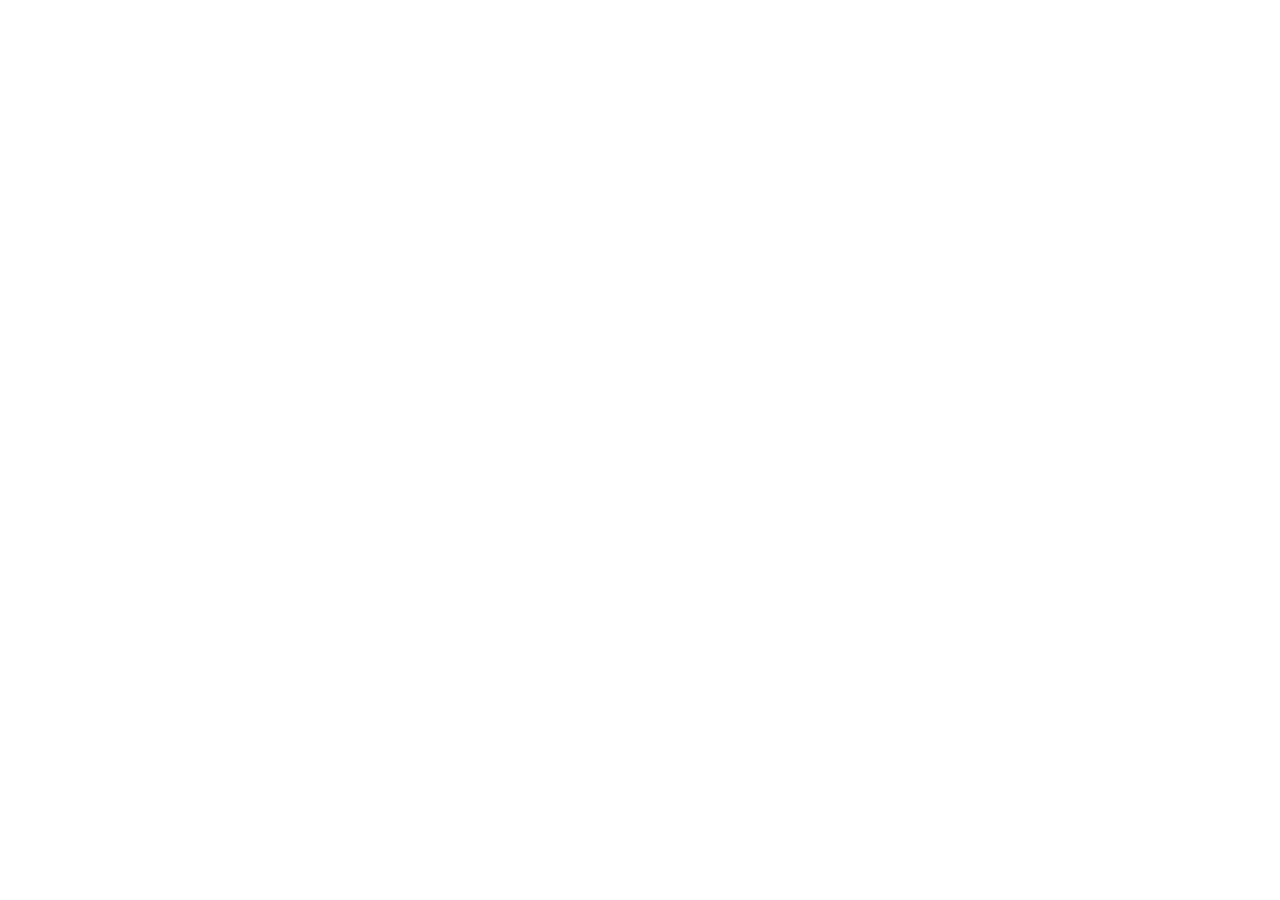
==== cv.html @ 1208269f "Initial commit" ====
<!DOCTYPE html>
<html lang="th">
<head>
    <meta charset="UTF-8">
    <meta name="viewport" content="width=device-width, initial-scale=1.0">
    <title>CV - Personal Portfolio</title>
    <link rel="stylesheet" href="css/style.css">
</head>
<body>
    <!-- หน้าประวัติส่วนตัว (CV): ใช้สำหรับแสดงข้อมูลการศึกษา ประสบการณ์ และทักษะการทำงาน -->
</body>
</html>
---- css/style.css ----
/* ไฟล์ CSS หลัก: จัดการหน้าตาของเว็บไซต์ ธีม Minimal Clean (Light/Dark mode) และ Responsive */
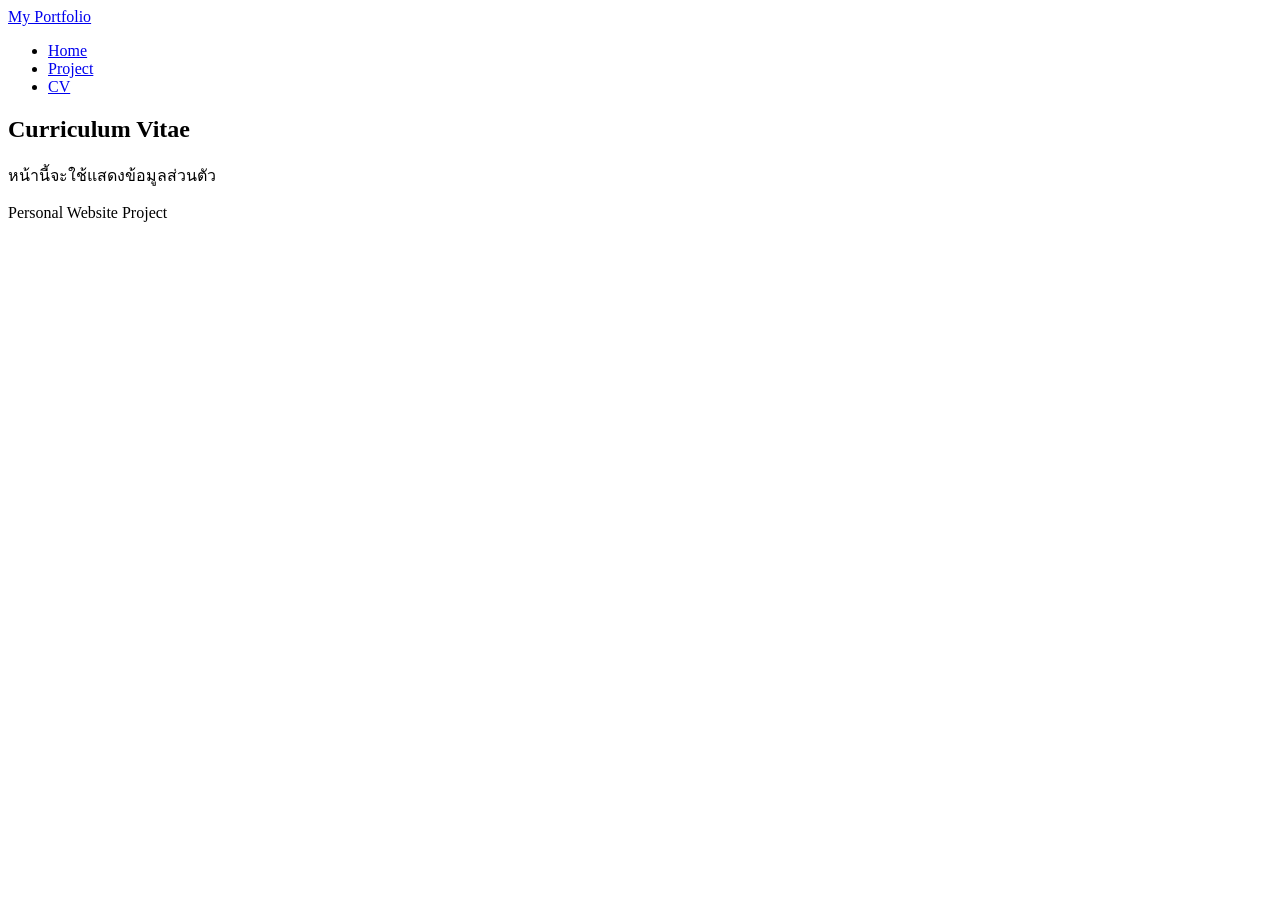
==== commit 0f729307: "feat: add shared layout and navigation for all pages" ====
--- a/cv.html
+++ b/cv.html
@@ -7,6 +7,30 @@
     <link rel="stylesheet" href="css/style.css">
 </head>
 <body>
-    <!-- หน้าประวัติส่วนตัว (CV): ใช้สำหรับแสดงข้อมูลการศึกษา ประสบการณ์ และทักษะการทำงาน -->
+    <header class="site-header">
+        <div class="container header-inner">
+            <a class="brand" href="index.html">My Portfolio</a>
+            <nav class="site-nav" aria-label="เมนูหลัก">
+                <ul>
+                    <li><a href="index.html">Home</a></li>
+                    <li><a href="project.html">Project</a></li>
+                    <li><a class="active" href="cv.html" aria-current="page">CV</a></li>
+                </ul>
+            </nav>
+        </div>
+    </header>
+
+    <main class="container page-content">
+        <section>
+            <h1>Curriculum Vitae</h1>
+            <p>หน้านี้จะใช้แสดงข้อมูลส่วนตัว</p>
+        </section>
+    </main>
+
+    <footer class="site-footer">
+        <div class="container">
+            <p>Personal Website Project</p>
+        </div>
+    </footer>
 </body>
 </html>
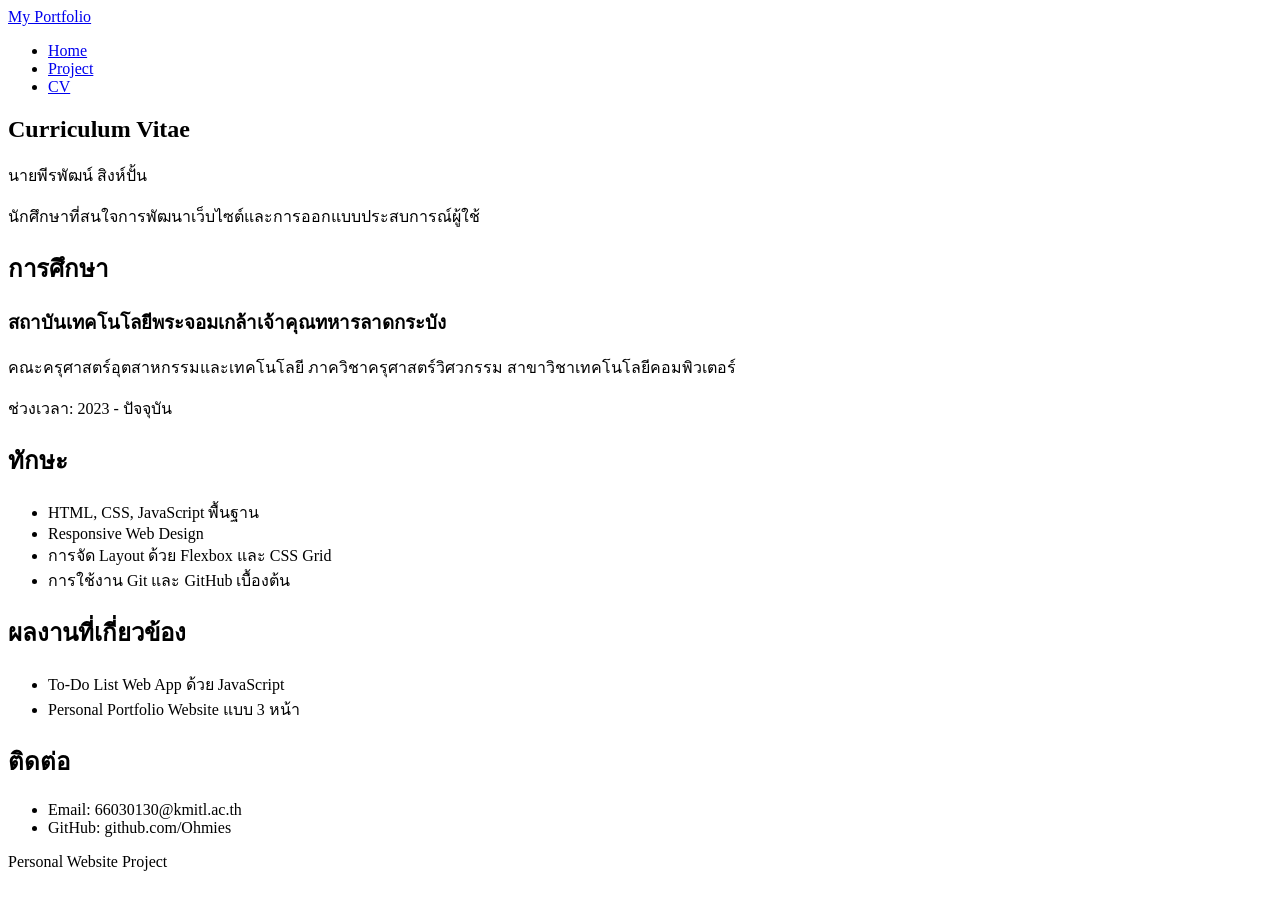
==== commit 8315f23f: "feat: implement cv page sections" ====
--- a/cv.html
+++ b/cv.html
@@ -21,9 +21,45 @@
     </header>
 
     <main class="container page-content">
-        <section>
+        <section class="cv-header">
             <h1>Curriculum Vitae</h1>
-            <p>หน้านี้จะใช้แสดงข้อมูลส่วนตัว</p>
+            <p>นายพีรพัฒน์ สิงห์ปั้น</p>
+            <p>นักศึกษาที่สนใจการพัฒนาเว็บไซต์และการออกแบบประสบการณ์ผู้ใช้</p>
+        </section>
+
+        <section class="cv-section" aria-labelledby="education-title">
+            <h2 id="education-title">การศึกษา</h2>
+            <article>
+                <h3>สถาบันเทคโนโลยีพระจอมเกล้าเจ้าคุณทหารลาดกระบัง</h3>
+                <p>คณะครุศาสตร์อุตสาหกรรมและเทคโนโลยี ภาควิชาครุศาสตร์วิศวกรรม สาขาวิชาเทคโนโลยีคอมพิวเตอร์</p>
+                <p>ช่วงเวลา: 2023 - ปัจจุบัน</p>
+            </article>
+        </section>
+
+        <section class="cv-section" aria-labelledby="skills-title">
+            <h2 id="skills-title">ทักษะ</h2>
+            <ul>
+                <li>HTML, CSS, JavaScript พื้นฐาน</li>
+                <li>Responsive Web Design</li>
+                <li>การจัด Layout ด้วย Flexbox และ CSS Grid</li>
+                <li>การใช้งาน Git และ GitHub เบื้องต้น</li>
+            </ul>
+        </section>
+
+        <section class="cv-section" aria-labelledby="projects-title">
+            <h2 id="projects-title">ผลงานที่เกี่ยวข้อง</h2>
+            <ul>
+                <li>To-Do List Web App ด้วย JavaScript</li>
+                <li>Personal Portfolio Website แบบ 3 หน้า</li>
+            </ul>
+        </section>
+
+        <section class="cv-section" aria-labelledby="contact-title">
+            <h2 id="contact-title">ติดต่อ</h2>
+            <ul>
+                <li>Email: 66030130@kmitl.ac.th</li>
+                <li>GitHub: github.com/Ohmies</li>
+            </ul>
         </section>
     </main>
 
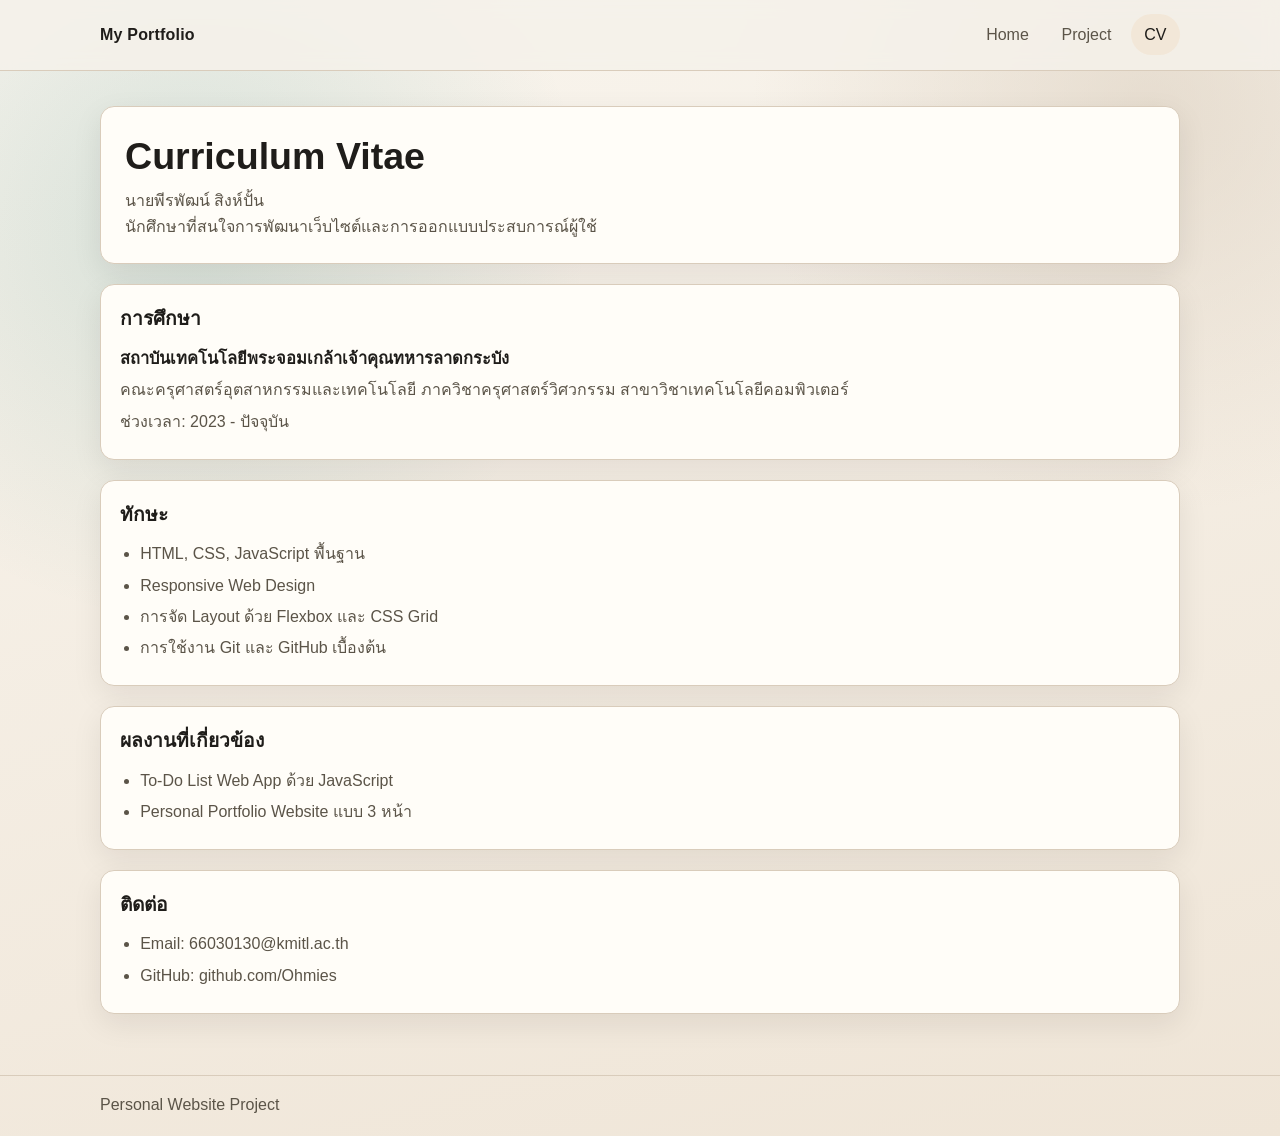
==== commit b96ede8e: "chore: polish accessibility and final cleanup" ====
--- a/cv.html
+++ b/cv.html
@@ -7,6 +7,7 @@
     <link rel="stylesheet" href="css/style.css">
 </head>
 <body>
+    <a class="skip-link" href="#main-content">ข้ามไปยังเนื้อหาหลัก</a>
     <header class="site-header">
         <div class="container header-inner">
             <a class="brand" href="index.html">My Portfolio</a>
@@ -20,7 +21,7 @@
         </div>
     </header>
 
-    <main class="container page-content">
+    <main id="main-content" class="container page-content">
         <section class="cv-header">
             <h1>Curriculum Vitae</h1>
             <p>นายพีรพัฒน์ สิงห์ปั้น</p>
--- a/css/style.css
+++ b/css/style.css
@@ -1 +1,432 @@
-/* ไฟล์ CSS หลัก: จัดการหน้าตาของเว็บไซต์ ธีม Minimal Clean (Light/Dark mode) และ Responsive */
+:root {
+	--bg: #f5f1ea;
+	--surface: #fffdf8;
+	--surface-strong: #f2e7d8;
+	--text: #1f1d1a;
+	--muted: #5b5448;
+	--line: #d9ccbb;
+	--accent: #0f766e;
+	--accent-strong: #115e59;
+	--danger: #b42318;
+	--radius: 14px;
+	--shadow: 0 10px 30px rgba(22, 18, 10, 0.08);
+}
+
+* {
+	box-sizing: border-box;
+}
+
+html,
+body {
+	margin: 0;
+	padding: 0;
+}
+
+body {
+	min-height: 100vh;
+	font-family: "Prompt", "Sarabun", "Noto Sans Thai", sans-serif;
+	color: var(--text);
+	line-height: 1.6;
+	background:
+		radial-gradient(circle at 15% 20%, rgba(15, 118, 110, 0.14), transparent 28%),
+		radial-gradient(circle at 90% 10%, rgba(217, 204, 187, 0.55), transparent 26%),
+		linear-gradient(165deg, #f9f5ee 0%, #efe5d7 100%);
+}
+
+.skip-link {
+	position: absolute;
+	left: 0.8rem;
+	top: -3rem;
+	background: #134a47;
+	color: #f4fffd;
+	padding: 0.5rem 0.72rem;
+	border-radius: 8px;
+	text-decoration: none;
+	z-index: 30;
+}
+
+.skip-link:focus {
+	top: 0.8rem;
+}
+
+a {
+	color: inherit;
+}
+
+.container {
+	width: min(1080px, 92vw);
+	margin: 0 auto;
+}
+
+.site-header {
+	position: sticky;
+	top: 0;
+	z-index: 10;
+	backdrop-filter: blur(8px);
+	background-color: rgba(245, 241, 234, 0.86);
+	border-bottom: 1px solid var(--line);
+}
+
+.header-inner {
+	display: flex;
+	align-items: center;
+	justify-content: space-between;
+	gap: 1rem;
+	padding: 0.9rem 0;
+}
+
+.brand {
+	font-weight: 700;
+	letter-spacing: 0.2px;
+	text-decoration: none;
+}
+
+.site-nav ul {
+	margin: 0;
+	padding: 0;
+	list-style: none;
+	display: flex;
+	gap: 0.35rem;
+}
+
+.site-nav a {
+	display: inline-block;
+	text-decoration: none;
+	padding: 0.48rem 0.85rem;
+	border-radius: 999px;
+	color: var(--muted);
+	transition: background-color 0.2s ease, color 0.2s ease;
+}
+
+.site-nav a:hover,
+.site-nav a:focus-visible,
+.site-nav a.active {
+	color: var(--text);
+	background-color: var(--surface-strong);
+}
+
+.page-content {
+	padding: 2.2rem 0 2.8rem;
+	display: grid;
+	gap: 1.25rem;
+}
+
+.hero,
+.project-header,
+.cv-header,
+.cv-section,
+.todo-app {
+	background: var(--surface);
+	border: 1px solid var(--line);
+	border-radius: var(--radius);
+	box-shadow: var(--shadow);
+}
+
+.hero,
+.project-header,
+.cv-header {
+	padding: 1.5rem;
+}
+
+.hero h1,
+.project-header h1,
+.cv-header h1 {
+	margin: 0.2rem 0 0.55rem;
+	font-size: clamp(1.7rem, 4.2vw, 2.35rem);
+	line-height: 1.2;
+}
+
+.kicker {
+	margin: 0;
+	color: var(--accent);
+	font-weight: 600;
+	letter-spacing: 0.4px;
+	text-transform: uppercase;
+	font-size: 0.82rem;
+}
+
+.hero p,
+.project-header p,
+.cv-header p {
+	margin: 0;
+	color: var(--muted);
+}
+
+.hero-actions {
+	margin-top: 1rem;
+	display: flex;
+	flex-wrap: wrap;
+	gap: 0.6rem;
+}
+
+.button,
+.todo-form button,
+.todo-controls button,
+.todo-item button {
+	border: none;
+	border-radius: 10px;
+	padding: 0.62rem 0.95rem;
+	font: inherit;
+	cursor: pointer;
+	transition: transform 0.15s ease, opacity 0.15s ease, background-color 0.2s ease;
+}
+
+.button,
+.todo-form button {
+	background: var(--accent);
+	color: #f8fffe;
+	text-decoration: none;
+	font-weight: 600;
+}
+
+.button:hover,
+.todo-form button:hover {
+	background: var(--accent-strong);
+}
+
+.button:active,
+.todo-form button:active,
+.todo-controls button:active,
+.todo-item button:active {
+	transform: translateY(1px);
+}
+
+.button-secondary {
+	background: #d9edea;
+	color: #104846;
+}
+
+.button-secondary:hover {
+	background: #c9e5e1;
+}
+
+.home-grid {
+	display: grid;
+	gap: 1rem;
+	grid-template-columns: repeat(3, minmax(0, 1fr));
+}
+
+.home-card {
+	padding: 1.15rem;
+	border-radius: var(--radius);
+	border: 1px solid var(--line);
+	background: linear-gradient(180deg, #fffdf8 0%, #f7efe2 100%);
+	box-shadow: var(--shadow);
+}
+
+.home-card h2 {
+	margin: 0;
+	font-size: 1.08rem;
+}
+
+.home-card p {
+	margin: 0.45rem 0 0;
+	color: var(--muted);
+}
+
+.todo-app {
+	padding: 1.2rem;
+	display: grid;
+	gap: 0.95rem;
+}
+
+.todo-form {
+	display: grid;
+	gap: 0.45rem;
+}
+
+.todo-form label {
+	font-weight: 600;
+}
+
+.todo-input-row {
+	display: flex;
+	gap: 0.55rem;
+}
+
+.todo-form input {
+	flex: 1;
+	min-width: 0;
+	border: 1px solid #cfc2b0;
+	border-radius: 10px;
+	padding: 0.66rem 0.72rem;
+	font: inherit;
+	background: #fffcf6;
+}
+
+.todo-form input:focus,
+.todo-form button:focus-visible,
+.todo-controls button:focus-visible,
+.todo-item button:focus-visible,
+.site-nav a:focus-visible,
+.button:focus-visible {
+	outline: 2px solid var(--accent);
+	outline-offset: 2px;
+}
+
+.todo-controls {
+	display: flex;
+	flex-wrap: wrap;
+	gap: 0.5rem;
+}
+
+.todo-controls button {
+	background: #e9ddd0;
+	color: #2e261c;
+}
+
+.todo-controls button.active {
+	background: #d2e9e6;
+	color: #0e4a45;
+	font-weight: 600;
+}
+
+.todo-controls #clear-completed {
+	margin-left: auto;
+	background: #f5d2cc;
+	color: #6a2016;
+}
+
+.todo-controls #clear-completed:disabled {
+	opacity: 0.45;
+	cursor: not-allowed;
+}
+
+#todo-status {
+	margin: 0;
+	color: var(--muted);
+}
+
+.todo-list {
+	list-style: none;
+	margin: 0;
+	padding: 0;
+	display: grid;
+	gap: 0.55rem;
+}
+
+.todo-item {
+	display: flex;
+	align-items: center;
+	justify-content: space-between;
+	gap: 0.75rem;
+	border: 1px solid #d8cbbc;
+	border-radius: 10px;
+	background: #fff8ee;
+	padding: 0.62rem 0.72rem;
+}
+
+.todo-item label {
+	display: flex;
+	align-items: center;
+	gap: 0.6rem;
+	min-width: 0;
+}
+
+.todo-item span {
+	word-break: break-word;
+}
+
+.todo-item.is-done span {
+	text-decoration: line-through;
+	color: #7f7668;
+}
+
+.todo-item button {
+	background: #f4d2cb;
+	color: var(--danger);
+	flex-shrink: 0;
+}
+
+.cv-section {
+	padding: 1.2rem;
+}
+
+.cv-section h2 {
+	margin: 0 0 0.65rem;
+	font-size: 1.2rem;
+}
+
+.cv-section h3 {
+	margin: 0;
+	font-size: 1.03rem;
+}
+
+.cv-section p,
+.cv-section li {
+	margin: 0.35rem 0;
+	color: var(--muted);
+}
+
+.cv-section ul {
+	margin: 0;
+	padding-left: 1.25rem;
+}
+
+.site-footer {
+	border-top: 1px solid var(--line);
+	margin-top: 1rem;
+}
+
+.site-footer p {
+	margin: 0;
+	padding: 1rem 0 1.15rem;
+	color: var(--muted);
+}
+
+@media (max-width: 860px) {
+	.header-inner {
+		flex-direction: column;
+		align-items: flex-start;
+	}
+
+	.home-grid {
+		grid-template-columns: repeat(2, minmax(0, 1fr));
+	}
+}
+
+@media (max-width: 620px) {
+	.page-content {
+		padding-top: 1.2rem;
+	}
+
+	.site-nav ul {
+		width: 100%;
+		flex-wrap: wrap;
+	}
+
+	.hero,
+	.project-header,
+	.cv-header,
+	.cv-section,
+	.todo-app {
+		padding: 1rem;
+	}
+
+	.home-grid {
+		grid-template-columns: 1fr;
+	}
+
+	.todo-input-row {
+		flex-direction: column;
+	}
+
+	.todo-controls #clear-completed {
+		margin-left: 0;
+	}
+
+	.todo-item {
+		align-items: flex-start;
+		flex-direction: column;
+	}
+}
+
+@media (prefers-reduced-motion: reduce) {
+	*,
+	*::before,
+	*::after {
+		animation: none !important;
+		transition: none !important;
+		scroll-behavior: auto !important;
+	}
+}
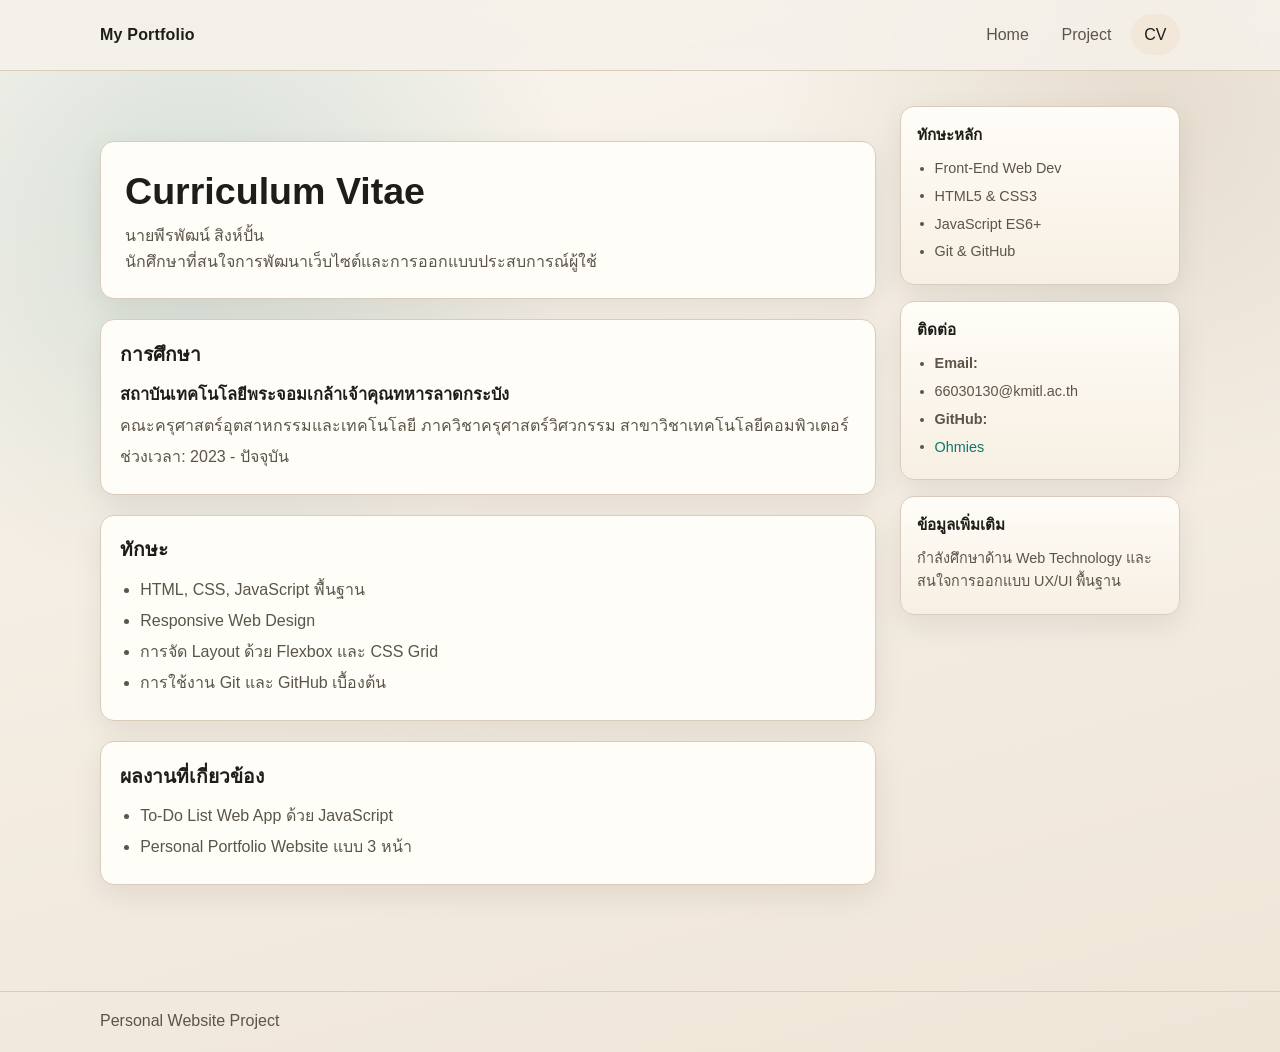
==== commit 69882c0c: "refactor: restructure html layout with sidebar for home and cv pages" ====
--- a/cv.html
+++ b/cv.html
@@ -7,7 +7,10 @@
     <link rel="stylesheet" href="css/style.css">
 </head>
 <body>
+    <!-- Skip link สำหรับการเข้าถึง -->
     <a class="skip-link" href="#main-content">ข้ามไปยังเนื้อหาหลัก</a>
+    
+    <!-- ส่วนหัว: มีโลโก้และเมนูนำทาง -->
     <header class="site-header">
         <div class="container header-inner">
             <a class="brand" href="index.html">My Portfolio</a>
@@ -21,48 +24,78 @@
         </div>
     </header>
 
-    <main id="main-content" class="container page-content">
-        <section class="cv-header">
-            <h1>Curriculum Vitae</h1>
-            <p>นายพีรพัฒน์ สิงห์ปั้น</p>
-            <p>นักศึกษาที่สนใจการพัฒนาเว็บไซต์และการออกแบบประสบการณ์ผู้ใช้</p>
-        </section>
+    <!-- เนื้อหาหลักของหน้า: ใช้ wrapper เพื่อรองรับ layout with sidebar -->
+    <div class="container page-wrapper">
+        <main id="main-content" class="page-content">
+            <!-- หัวข้อ CV: ชื่อและรายละเอียดส่วนตัว -->
+            <section class="cv-header">
+                <h1>Curriculum Vitae</h1>
+                <p>นายพีรพัฒน์ สิงห์ปั้น</p>
+                <p>นักศึกษาที่สนใจการพัฒนาเว็บไซต์และการออกแบบประสบการณ์ผู้ใช้</p>
+            </section>
 
-        <section class="cv-section" aria-labelledby="education-title">
-            <h2 id="education-title">การศึกษา</h2>
-            <article>
-                <h3>สถาบันเทคโนโลยีพระจอมเกล้าเจ้าคุณทหารลาดกระบัง</h3>
-                <p>คณะครุศาสตร์อุตสาหกรรมและเทคโนโลยี ภาควิชาครุศาสตร์วิศวกรรม สาขาวิชาเทคโนโลยีคอมพิวเตอร์</p>
-                <p>ช่วงเวลา: 2023 - ปัจจุบัน</p>
-            </article>
-        </section>
+            <!-- หมวดการศึกษา -->
+            <section class="cv-section" aria-labelledby="education-title">
+                <h2 id="education-title">การศึกษา</h2>
+                <article>
+                    <h3>สถาบันเทคโนโลยีพระจอมเกล้าเจ้าคุณทหารลาดกระบัง</h3>
+                    <p>คณะครุศาสตร์อุตสาหกรรมและเทคโนโลยี ภาควิชาครุศาสตร์วิศวกรรม สาขาวิชาเทคโนโลยีคอมพิวเตอร์</p>
+                    <p>ช่วงเวลา: 2023 - ปัจจุบัน</p>
+                </article>
+            </section>
 
-        <section class="cv-section" aria-labelledby="skills-title">
-            <h2 id="skills-title">ทักษะ</h2>
-            <ul>
-                <li>HTML, CSS, JavaScript พื้นฐาน</li>
-                <li>Responsive Web Design</li>
-                <li>การจัด Layout ด้วย Flexbox และ CSS Grid</li>
-                <li>การใช้งาน Git และ GitHub เบื้องต้น</li>
-            </ul>
-        </section>
+            <!-- หมวดทักษะที่มี -->
+            <section class="cv-section" aria-labelledby="skills-title">
+                <h2 id="skills-title">ทักษะ</h2>
+                <ul>
+                    <li>HTML, CSS, JavaScript พื้นฐาน</li>
+                    <li>Responsive Web Design</li>
+                    <li>การจัด Layout ด้วย Flexbox และ CSS Grid</li>
+                    <li>การใช้งาน Git และ GitHub เบื้องต้น</li>
+                </ul>
+            </section>
 
-        <section class="cv-section" aria-labelledby="projects-title">
-            <h2 id="projects-title">ผลงานที่เกี่ยวข้อง</h2>
-            <ul>
-                <li>To-Do List Web App ด้วย JavaScript</li>
-                <li>Personal Portfolio Website แบบ 3 หน้า</li>
-            </ul>
-        </section>
+            <!-- หมวดผลงานที่เกี่ยวข้อง -->
+            <section class="cv-section" aria-labelledby="projects-title">
+                <h2 id="projects-title">ผลงานที่เกี่ยวข้อง</h2>
+                <ul>
+                    <li>To-Do List Web App ด้วย JavaScript</li>
+                    <li>Personal Portfolio Website แบบ 3 หน้า</li>
+                </ul>
+            </section>
+        </main>
 
-        <section class="cv-section" aria-labelledby="contact-title">
-            <h2 id="contact-title">ติดต่อ</h2>
-            <ul>
-                <li>Email: 66030130@kmitl.ac.th</li>
-                <li>GitHub: github.com/Ohmies</li>
-            </ul>
-        </section>
-    </main>
+        <!-- Sidebar: ข้อมูลด่วน CV -->
+        <aside class="page-sidebar" aria-label="ข้อมูลด่วน">
+            <!-- หมวดทักษะสำคัญ -->
+            <section class="sidebar-card">
+                <h3>ทักษะหลัก</h3>
+                <ul>
+                    <li>Front-End Web Dev</li>
+                    <li>HTML5 & CSS3</li>
+                    <li>JavaScript ES6+</li>
+                    <li>Git & GitHub</li>
+                </ul>
+            </section>
+
+            <!-- หมวดข้อมูลติดต่อ -->
+            <section class="sidebar-card">
+                <h3>ติดต่อ</h3>
+                <ul>
+                    <li><strong>Email:</strong></li>
+                    <li>66030130@kmitl.ac.th</li>
+                    <li><strong>GitHub:</strong></li>
+                    <li><a href="https://github.com/Ohmies" target="_blank" rel="noopener">Ohmies</a></li>
+                </ul>
+            </section>
+
+            <!-- หมวดข้อเพิ่มเติม -->
+            <section class="sidebar-card">
+                <h3>ข้อมูลเพิ่มเติม</h3>
+                <p>กำลังศึกษาด้าน Web Technology และสนใจการออกแบบ UX/UI พื้นฐาน</p>
+            </section>
+        </aside>
+    </div>
 
     <footer class="site-footer">
         <div class="container">
--- a/css/style.css
+++ b/css/style.css
@@ -1,3 +1,11 @@
+/* ===== ตัวแปร CSS: สืบทอดโลกไปยังทั้งเว็บไซต์ ===== */
+/* ประกาศตัวแปรสีหลัก, ขนาด และเงา ที่ใช้ร่วมกันทั้งเพจ
+   - --bg: พื้นหลังหลักของเพจ (สีกรม)
+   - --surface: สีพื้นผิวของ card/section (สีขาว)
+   - --accent: สีเน้น primary ใช้ปุ่มและลิงก์ active (สีเขียวเข้ม)
+   - --danger: สีแดงสำหรับการลบ/ปืดเตือน
+   - --shadow: เงาใช้ common ให้ hierarchy
+*/
 :root {
 	--bg: #f5f1ea;
 	--surface: #fffdf8;
@@ -12,6 +20,9 @@
 	--shadow: 0 10px 30px rgba(22, 18, 10, 0.08);
 }
 
+/* ===== Global Styles: พื้นฐานของทั้งเว็บไซต์ ===== */
+/* ระบุให้ box-sizing บนทั้ง element เป็น border-box
+   ทำให้ padding และ border นับเข้าในwidth/height */
 * {
 	box-sizing: border-box;
 }
@@ -22,6 +33,12 @@
 	padding: 0;
 }
 
+/* สไตล์ส่วนลำตัว (Body):
+   - min-height: 100vh ให้ footer สุดล่าง ถ้าเนื้อหาน้อย
+   - font-family: ใช้ ไทยแล้ว fallback ทั่วไป
+   - background: gradient ซับซ้อน 3 layers ให้ออกมาชาญฉลาด
+   - line-height: 1.6 ทำให้ข้อความเข้าใจง่ายขึ้น
+*/
 body {
 	min-height: 100vh;
 	font-family: "Prompt", "Sarabun", "Noto Sans Thai", sans-serif;
@@ -49,15 +66,19 @@
 	top: 0.8rem;
 }
 
+/* ===== ลิงก์และ Layout ===== */
+/* ลิงก์สืบทอดสีจากผู้ปกครอง */
 a {
 	color: inherit;
 }
 
+/* Container: ความกว้างสูงสุด 1080px แต่ต่างตัวอักษรถ้าหน้าจอเล็ก */
 .container {
 	width: min(1080px, 92vw);
 	margin: 0 auto;
 }
 
+/* ===== ส่วนหัว (Header): Sticky + Blur Effect ===== */
 .site-header {
 	position: sticky;
 	top: 0;
@@ -67,6 +88,7 @@
 	border-bottom: 1px solid var(--line);
 }
 
+/* Flexbox layout ใน header: โลโก้ทางซ้าย, เมนูไปทางขวา */
 .header-inner {
 	display: flex;
 	align-items: center;
@@ -75,12 +97,14 @@
 	padding: 0.9rem 0;
 }
 
+/* โลโก้ส่วนตัว */
 .brand {
 	font-weight: 700;
 	letter-spacing: 0.2px;
 	text-decoration: none;
 }
 
+/* เมนูนำทาง: ใช้ Flexbox เรียงตัวแนวนอน */
 .site-nav ul {
 	margin: 0;
 	padding: 0;
@@ -89,6 +113,7 @@
 	gap: 0.35rem;
 }
 
+/* ลิงก์เมนู: ตัวหนังสือมน + สัดส่วน */
 .site-nav a {
 	display: inline-block;
 	text-decoration: none;
@@ -98,6 +123,7 @@
 	transition: background-color 0.2s ease, color 0.2s ease;
 }
 
+/* สถานะ hover/focus/active ของลิงก์เมนู */
 .site-nav a:hover,
 .site-nav a:focus-visible,
 .site-nav a.active {
@@ -105,12 +131,15 @@
 	background-color: var(--surface-strong);
 }
 
+/* ===== เนื้อหาหลัก (Main Content) ===== */
+/* ใช้ Grid เพื่อให้ section แต่ละชิ้นอยู่บนบรรทัดต่าง ๆ */
 .page-content {
 	padding: 2.2rem 0 2.8rem;
 	display: grid;
 	gap: 1.25rem;
 }
 
+/* สไตล์ร่วมของ section หลัก ทั้งหมด */
 .hero,
 .project-header,
 .cv-header,
@@ -122,12 +151,14 @@
 	box-shadow: var(--shadow);
 }
 
+/* ===== Header ส่วนต่าง ๆ (Hero, Project, CV) ===== */
 .hero,
 .project-header,
 .cv-header {
 	padding: 1.5rem;
 }
 
+/* ชื่อหลักของหน้าต่าง ๆ ใช้ clamp สำหรับ responsive font size */
 .hero h1,
 .project-header h1,
 .cv-header h1 {
@@ -136,6 +167,7 @@
 	line-height: 1.2;
 }
 
+/* ข้อความบรรณลักษณ์: ตัวหนังสือเล็ก พิมพ์ใหญ่ */
 .kicker {
 	margin: 0;
 	color: var(--accent);
@@ -145,6 +177,7 @@
 	font-size: 0.82rem;
 }
 
+/* ข้อความอธิบายใน header */
 .hero p,
 .project-header p,
 .cv-header p {
@@ -152,6 +185,8 @@
 	color: var(--muted);
 }
 
+/* ===== ปุ่มและการกระทำ (Actions) ===== */
+/* ปุ่มนำทาง: ใช้ flex wrap สำหรับจัดเรียงบนมือแบบเล็ก */
 .hero-actions {
 	margin-top: 1rem;
 	display: flex;
@@ -159,6 +194,7 @@
 	gap: 0.6rem;
 }
 
+/* สไตล์ร่วมของปุ่มทั้งหมด */
 .button,
 .todo-form button,
 .todo-controls button,
@@ -171,6 +207,7 @@
 	transition: transform 0.15s ease, opacity 0.15s ease, background-color 0.2s ease;
 }
 
+/* ปุ่มหลัก (Primary) */
 .button,
 .todo-form button {
 	background: var(--accent);
@@ -184,6 +221,7 @@
 	background: var(--accent-strong);
 }
 
+/* เอฟเฟกต์กด */
 .button:active,
 .todo-form button:active,
 .todo-controls button:active,
@@ -191,6 +229,7 @@
 	transform: translateY(1px);
 }
 
+/* ปุ่มรอง (Secondary) */
 .button-secondary {
 	background: #d9edea;
 	color: #104846;
@@ -200,12 +239,15 @@
 	background: #c9e5e1;
 }
 
+/* ===== Home Page: Grid อื่น ๆ ===== */
+/* โชว์ 3 การ์ดติดต่อกัน ใช้ CSs Grid */
 .home-grid {
 	display: grid;
 	gap: 1rem;
 	grid-template-columns: repeat(3, minmax(0, 1fr));
 }
 
+/* การ์ดข้อมูล: มี gradient background */
 .home-card {
 	padding: 1.15rem;
 	border-radius: var(--radius);
@@ -214,22 +256,27 @@
 	box-shadow: var(--shadow);
 }
 
+/* ชื่อการ์ด */
 .home-card h2 {
 	margin: 0;
 	font-size: 1.08rem;
 }
 
+/* ข้อความอธิบายในการ์ด */
 .home-card p {
 	margin: 0.45rem 0 0;
 	color: var(--muted);
 }
 
+/* ===== To-Do App ===== */
+/* แอปเป็นกริด แยกส่วนโฟร์ม ตัวกรอง รายการ */
 .todo-app {
 	padding: 1.2rem;
 	display: grid;
 	gap: 0.95rem;
 }
 
+/* โฟร์มเพิ่มงาน */
 .todo-form {
 	display: grid;
 	gap: 0.45rem;
@@ -239,11 +286,13 @@
 	font-weight: 600;
 }
 
+/* Row ของ input + ปุ่มเพิ่ม */
 .todo-input-row {
 	display: flex;
 	gap: 0.55rem;
 }
 
+/* Input field สำหรับเพิ่มงาน */
 .todo-form input {
 	flex: 1;
 	min-width: 0;
@@ -254,6 +303,7 @@
 	background: #fffcf6;
 }
 
+/* Focus state สำหรับ keyboard navigation */
 .todo-form input:focus,
 .todo-form button:focus-visible,
 .todo-controls button:focus-visible,
@@ -264,39 +314,46 @@
 	outline-offset: 2px;
 }
 
+/* ===== ตัวกรองรายการ (Filter Controls) ===== */
 .todo-controls {
 	display: flex;
 	flex-wrap: wrap;
 	gap: 0.5rem;
 }
 
+/* ปุ่มกรอง */
 .todo-controls button {
 	background: #e9ddd0;
 	color: #2e261c;
 }
 
+/* ปุ่มกรองที่ active */
 .todo-controls button.active {
 	background: #d2e9e6;
 	color: #0e4a45;
 	font-weight: 600;
 }
 
+/* ปุ่มลบที่เสร็จแล้ว: กำหนดให้อยู่ทางขวาสุด */
 .todo-controls #clear-completed {
 	margin-left: auto;
 	background: #f5d2cc;
 	color: #6a2016;
 }
 
+/* ปุ่มลบเมื่อไม่มีรายการเสร็จ */
 .todo-controls #clear-completed:disabled {
 	opacity: 0.45;
 	cursor: not-allowed;
 }
 
+/* สถานะจำนวนงาน (อัปเดตจาก JavaScript)  */
 #todo-status {
 	margin: 0;
 	color: var(--muted);
 }
 
+/* รายการ To-Do: ใช้ Grid สำหรับระยะห่าง */
 .todo-list {
 	list-style: none;
 	margin: 0;
@@ -305,6 +362,7 @@
 	gap: 0.55rem;
 }
 
+/* รายการ To-Do แต่ละตัว: Flexbox สำหรับเรียงตัวนอน */
 .todo-item {
 	display: flex;
 	align-items: center;
@@ -316,6 +374,7 @@
 	padding: 0.62rem 0.72rem;
 }
 
+/* Label ใน To-Do: Checkbox + ข้อความ */
 .todo-item label {
 	display: flex;
 	align-items: center;
@@ -323,46 +382,121 @@
 	min-width: 0;
 }
 
+/* ข้อความงาน: แตกบรรทัดถ้าข้อความจชนญ */
 .todo-item span {
 	word-break: break-word;
 }
 
+/* งานที่เสร็จ: ขีดทับและเบา */
 .todo-item.is-done span {
 	text-decoration: line-through;
 	color: #7f7668;
 }
 
+/* ปุ่มลบ: สีแดง */
 .todo-item button {
 	background: #f4d2cb;
 	color: var(--danger);
 	flex-shrink: 0;
 }
 
+/* ===== Page Wrapper: Layout หลักกับ Sidebar ===== */
+.page-wrapper {
+	display: grid;
+	grid-template-columns: 1fr 280px;
+	gap: 1.5rem;
+	padding: 2.2rem 0 2.8rem;
+}
+
+/* โหมด full-width สำหรับหน้าที่ไม่มี aside (Project) */
+.page-wrapper--full {
+	grid-template-columns: 1fr;
+}
+
+.page-content {
+	display: grid;
+	gap: 1.25rem;
+}
+
+/* ===== Page Sidebar: ข้อมูลเพิ่มเติมด้านข้าง ===== */
+.page-sidebar {
+	display: grid;
+	gap: 1rem;
+	height: fit-content;
+	position: sticky;
+	top: 5.5rem;
+}
+
+/* การ์ด sidebar: ข้อมูลกลุ่มเดียว */
+.sidebar-card {
+	padding: 1rem;
+	border-radius: var(--radius);
+	border: 1px solid var(--line);
+	background: linear-gradient(180deg, #fffdf8 0%, #f7efe2 100%);
+	box-shadow: var(--shadow);
+}
+
+.sidebar-card h3 {
+	margin: 0 0 0.6rem;
+	font-size: 0.95rem;
+	font-weight: 600;
+}
+
+.sidebar-card p,
+.sidebar-card li {
+	margin: 0.3rem 0;
+	color: var(--muted);
+	font-size: 0.9rem;
+}
+
+.sidebar-card ul {
+	margin: 0;
+	padding-left: 1.1rem;
+	list-style: disc;
+}
+
+.sidebar-card a {
+	color: var(--accent);
+	text-decoration: none;
+	font-weight: 500;
+}
+
+.sidebar-card a:hover,
+.sidebar-card a:focus-visible {
+	text-decoration: underline;
+}
+
+/* ===== หน้า CV: หมวดต่าง ๆ ===== */
 .cv-section {
 	padding: 1.2rem;
 }
 
+/* หัวข้อส่วน */
 .cv-section h2 {
 	margin: 0 0 0.65rem;
 	font-size: 1.2rem;
 }
 
+/* หัวข้อรอง (เช่น ชื่อสถาบัน) */
 .cv-section h3 {
 	margin: 0;
 	font-size: 1.03rem;
 }
 
+/* ข้อความในหมวด CV */
 .cv-section p,
 .cv-section li {
 	margin: 0.35rem 0;
 	color: var(--muted);
 }
 
+/* รายการในหมวด */
 .cv-section ul {
 	margin: 0;
 	padding-left: 1.25rem;
 }
 
+/* ===== ส่วนท้าย (Footer) ===== */
 .site-footer {
 	border-top: 1px solid var(--line);
 	margin-top: 1rem;
@@ -374,27 +508,39 @@
 	color: var(--muted);
 }
 
+/* ===== Responsive: Tablet (860px และลดลง) ===== */
 @media (max-width: 860px) {
+	/* Sidebar ย้ายอยู่ท้าย mobile */
+	.page-wrapper {
+		grid-template-columns: 1fr;
+	}
+
+	/* ทำให้ Header เป็นแนวตั้ง */
 	.header-inner {
 		flex-direction: column;
 		align-items: flex-start;
 	}
 
+	/* ลดจำนวนการ์ด Home เหลือ 2 คอลัมน์ */
 	.home-grid {
 		grid-template-columns: repeat(2, minmax(0, 1fr));
 	}
 }
 
+/* ===== Responsive: Mobile (620px และลดลง) ===== */
 @media (max-width: 620px) {
+	/* ลด padding ของ page-content */
 	.page-content {
 		padding-top: 1.2rem;
 	}
 
+	/* ทำให้เมนูตัวเล็กลง wrap ได้ */
 	.site-nav ul {
 		width: 100%;
 		flex-wrap: wrap;
 	}
 
+	/* ลด padding ของ section ทั้งหมด */
 	.hero,
 	.project-header,
 	.cv-header,
@@ -403,24 +549,29 @@
 		padding: 1rem;
 	}
 
+	/* Home grid: แนวตั้ง 1 คอลัมน์ */
 	.home-grid {
 		grid-template-columns: 1fr;
 	}
 
+	/* Input + ปุ่ม stack เป็นแนวตั้ง */
 	.todo-input-row {
 		flex-direction: column;
 	}
 
+	/* ลบ margin-left ของปุ่มลบ */
 	.todo-controls #clear-completed {
 		margin-left: 0;
 	}
 
+	/* To-Do item: เรียงแนวตั้ง */
 	.todo-item {
 		align-items: flex-start;
 		flex-direction: column;
 	}
 }
 
+/* ===== Accessibility: ลดการเคลื่อนไหว (Reduced Motion) ===== */
 @media (prefers-reduced-motion: reduce) {
 	*,
 	*::before,
